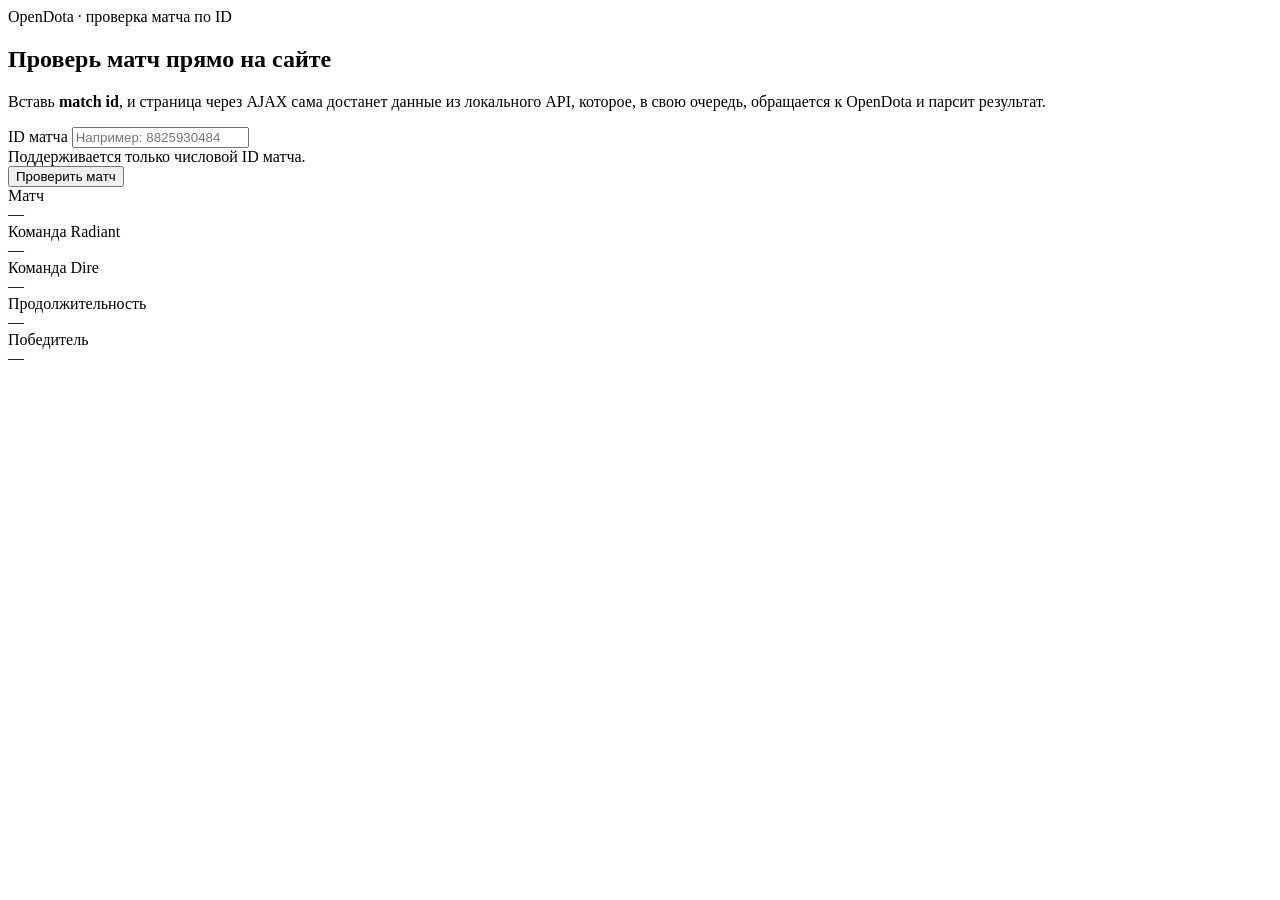
==== src/main/resources/templates/match-check.html @ 252ae54d "первая html страница с рабочей проверкой матча по его id" ====
<!DOCTYPE html>
<html lang="ru" xmlns:th="http://www.thymeleaf.org">
<head>
    <meta charset="UTF-8" />
    <meta name="viewport" content="width=device-width, initial-scale=1.0" />
    <title>Проверка матча OpenDota</title>
</head>
<body>
<main class="page">
    <section class="hero">
        <div class="eyebrow">OpenDota · проверка матча по ID</div>
        <h1>Проверь матч прямо на сайте</h1>
        <p class="lead">
            Вставь <strong>match id</strong>, и страница через AJAX сама достанет данные из локального API,
            которое, в свою очередь, обращается к OpenDota и парсит результат.
        </p>

        <div class="panel">
            <form id="matchForm" autocomplete="off">
                <div class="field">
                    <label for="matchId">ID матча</label>
                    <input
                            id="matchId"
                            name="matchId"
                            type="number"
                            inputmode="numeric"
                            min="1"
                            placeholder="Например: 8825930484"
                            required
                    />
                    <div class="meta">Поддерживается только числовой ID матча.</div>
                </div>
                <button class="button" id="submitButton" type="submit">Проверить матч</button>
            </form>

            <div id="statusBox" class="status" role="status" aria-live="polite"></div>

            <div id="resultBox" class="result" aria-live="polite">
                <div class="card full">
                    <div class="label">Матч</div>
                    <div class="value" id="resultMatchId">—</div>
                </div>
                <div class="card">
                    <div class="label">Команда Radiant</div>
                    <div class="value" id="resultRadiant">—</div>
                </div>
                <div class="card">
                    <div class="label">Команда Dire</div>
                    <div class="value" id="resultDire">—</div>
                </div>
                <div class="card">
                    <div class="label">Продолжительность</div>
                    <div class="value" id="resultDuration">—</div>
                </div>
                <div class="card">
                    <div class="label">Победитель</div>
                    <div class="value winner" id="resultWinner">—</div>
                </div>
            </div>
        </div>
    </section>
</main>

<script>
    const form = document.getElementById('matchForm');
    const input = document.getElementById('matchId');
    const submitButton = document.getElementById('submitButton');
    const statusBox = document.getElementById('statusBox');
    const resultBox = document.getElementById('resultBox');

    const resultMatchId = document.getElementById('resultMatchId');
    const resultRadiant = document.getElementById('resultRadiant');
    const resultDire = document.getElementById('resultDire');
    const resultDuration = document.getElementById('resultDuration');
    const resultWinner = document.getElementById('resultWinner');

    function formatDuration(totalSeconds) {
        const seconds = Number(totalSeconds || 0);
        const hours = Math.floor(seconds / 3600);
        const minutes = Math.floor((seconds % 3600) / 60);
        const secs = seconds % 60;

        const parts = [];
        if (hours > 0) {
            parts.push(`${hours} ч`);
        }
        parts.push(`${minutes.toString().padStart(2, '0')} мин`);
        parts.push(`${secs.toString().padStart(2, '0')} сек`);
        return parts.join(' ');
    }

    function showStatus(message, type) {
        statusBox.textContent = message;
        statusBox.className = `status ${type}`;
    }

    function clearStatus() {
        statusBox.textContent = '';
        statusBox.className = 'status';
    }

    function renderResult(match) {
        resultMatchId.textContent = `Match ID: ${match.matchId ?? '—'}`;
        resultRadiant.textContent = match.radiantTeamName ?? 'Неизвестно';
        resultDire.textContent = match.direTeamName ?? 'Неизвестно';
        resultDuration.textContent = formatDuration(match.durationSeconds);
        resultWinner.textContent = match.winnerTeamName ?? 'Победитель не определён';
        resultBox.classList.add('show');
    }

    function hideResult() {
        resultBox.classList.remove('show');
    }

    form.addEventListener('submit', async (event) => {
        event.preventDefault();
        clearStatus();
        hideResult();

        const matchId = input.value.trim();
        if (!matchId) {
            showStatus('Введите ID матча.', 'error');
            return;
        }

        if (!/^\d+$/.test(matchId)) {
            showStatus('ID матча должен содержать только цифры.', 'error');
            return;
        }

        submitButton.disabled = true;
        submitButton.textContent = 'Ищем...';

        try {
            const response = await fetch(`/api/integration/dota/match/${encodeURIComponent(matchId)}`, {
                headers: {
                    'Accept': 'application/json'
                }
            });

            const contentType = response.headers.get('content-type') || '';
            const payload = contentType.includes('application/json')
                ? await response.json()
                : { message: await response.text() };

            if (!response.ok) {
                showStatus(payload.message || 'Не удалось получить данные матча.', 'error');
                return;
            }

            if (payload.status && payload.status !== 'success') {
                showStatus(payload.message || 'Матч не найден.', 'error');
                return;
            }

            const match = payload.match ?? payload;
            renderResult(match);
            showStatus('Матч успешно найден и обработан.', 'success');
        } catch (error) {
            showStatus('Ошибка сети или сервера при запросе к локальному API.', 'error');
            console.error(error);
        } finally {
            submitButton.disabled = false;
            submitButton.textContent = 'Проверить матч';
        }
    });
</script>
</body>
</html>
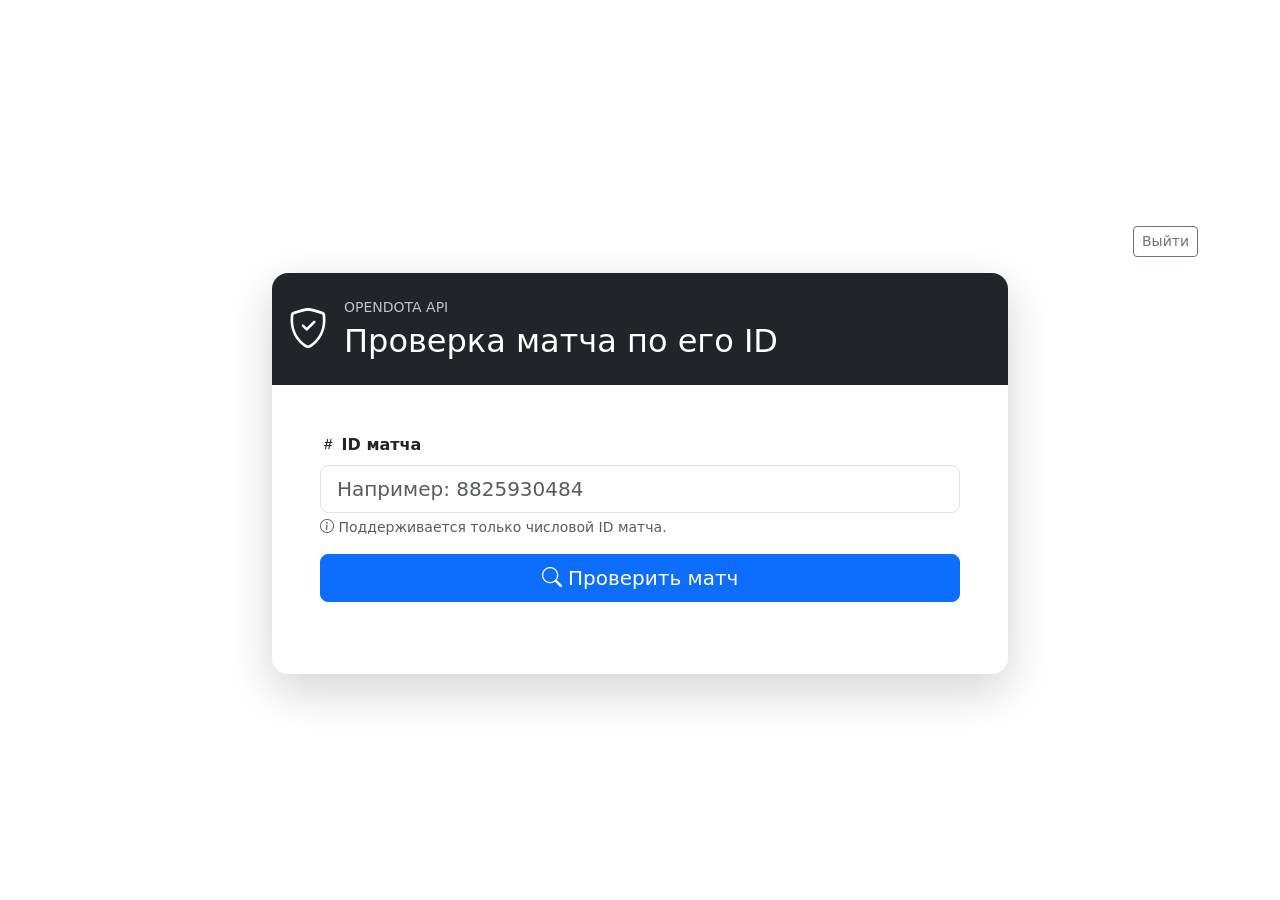
==== commit 4880d826: "базовая регистрация с возомжно дальнейшей интеграцией steam openid" ====
--- a/src/main/resources/templates/match-check.html
+++ b/src/main/resources/templates/match-check.html
@@ -4,63 +4,159 @@
     <meta charset="UTF-8" />
     <meta name="viewport" content="width=device-width, initial-scale=1.0" />
     <title>Проверка матча OpenDota</title>
+
+    <!-- Bootstrap 5 CSS -->
+    <link href="https://cdn.jsdelivr.net/npm/bootstrap@5.3.0/dist/css/bootstrap.min.css" rel="stylesheet">
+    <!-- Bootstrap Icons -->
+    <link href="https://cdn.jsdelivr.net/npm/bootstrap-icons@1.11.3/font/bootstrap-icons.min.css" rel="stylesheet">
+
+    <style>
+        body {
+            min-height: 100vh;
+        }
+
+        .result-card {
+            transition: all 0.3s ease;
+        }
+
+        .result-card:hover {
+            transform: translateY(-5px);
+        }
+
+        .winner-badge {
+            background: linear-gradient(135deg, #f093fb 0%, #f5576c 100%);
+        }
+    </style>
 </head>
-<body>
-<main class="page">
-    <section class="hero">
-        <div class="eyebrow">OpenDota · проверка матча по ID</div>
-        <h1>Проверь матч прямо на сайте</h1>
-        <p class="lead">
-            Вставь <strong>match id</strong>, и страница через AJAX сама достанет данные из локального API,
-            которое, в свою очередь, обращается к OpenDota и парсит результат.
-        </p>
-
-        <div class="panel">
-            <form id="matchForm" autocomplete="off">
-                <div class="field">
-                    <label for="matchId">ID матча</label>
-                    <input
-                            id="matchId"
-                            name="matchId"
-                            type="number"
-                            inputmode="numeric"
-                            min="1"
-                            placeholder="Например: 8825930484"
-                            required
-                    />
-                    <div class="meta">Поддерживается только числовой ID матча.</div>
+<body class="d-flex align-items-center py-5">
+<div class="container py-4">
+    <div class="d-flex justify-content-end mb-3">
+        <form th:action="@{/logout}" method="post" class="d-inline">
+            <input type="hidden" th:name="${_csrf.parameterName}" th:value="${_csrf.token}" />
+            <button type="submit" class="btn btn-outline-secondary btn-sm">Выйти</button>
+        </form>
+    </div>
+    <div class="row justify-content-center">
+        <div class="col-lg-8 col-md-10">
+            <!-- Главная карточка -->
+            <div class="card shadow-lg border-0 rounded-4 overflow-hidden">
+                <div class="card-header bg-dark text-white border-0 py-4">
+                    <div class="d-flex align-items-center gap-3">
+                        <i class="bi bi-shield-check fs-1"></i>
+                        <div>
+                            <div class="text-uppercase small text-light opacity-75 mb-1">
+                                OpenDota API
+                            </div>
+                            <h1 class="h2 mb-0">Проверка матча по его ID</h1>
+                        </div>
+                    </div>
                 </div>
-                <button class="button" id="submitButton" type="submit">Проверить матч</button>
-            </form>
-
-            <div id="statusBox" class="status" role="status" aria-live="polite"></div>
-
-            <div id="resultBox" class="result" aria-live="polite">
-                <div class="card full">
-                    <div class="label">Матч</div>
-                    <div class="value" id="resultMatchId">—</div>
-                </div>
-                <div class="card">
-                    <div class="label">Команда Radiant</div>
-                    <div class="value" id="resultRadiant">—</div>
-                </div>
-                <div class="card">
-                    <div class="label">Команда Dire</div>
-                    <div class="value" id="resultDire">—</div>
-                </div>
-                <div class="card">
-                    <div class="label">Продолжительность</div>
-                    <div class="value" id="resultDuration">—</div>
-                </div>
-                <div class="card">
-                    <div class="label">Победитель</div>
-                    <div class="value winner" id="resultWinner">—</div>
+
+                <div class="card-body p-4 p-lg-5">
+                    <!-- Форма -->
+                    <form id="matchForm" autocomplete="off" class="mb-4">
+                        <div class="mb-3">
+                            <label for="matchId" class="form-label fw-semibold">
+                                <i class="bi bi-hash"></i> ID матча
+                            </label>
+                            <input
+                                    id="matchId"
+                                    name="matchId"
+                                    type="number"
+                                    class="form-control form-control-lg"
+                                    inputmode="numeric"
+                                    min="1"
+                                    placeholder="Например: 8825930484"
+                                    required
+                            />
+                            <div class="form-text">
+                                <i class="bi bi-info-circle"></i> Поддерживается только числовой ID матча.
+                            </div>
+                        </div>
+
+                        <button class="btn btn-primary btn-lg w-100" id="submitButton" type="submit">
+                            <i class="bi bi-search"></i> Проверить матч
+                        </button>
+                    </form>
+
+                    <!-- Статус -->
+                    <div id="statusBox" class="alert" role="status" aria-live="polite" style="display: none;"></div>
+
+                    <!-- Результаты -->
+                    <div id="resultBox" style="display: none;">
+                        <hr class="my-4">
+                        <h4 class="mb-3">
+                            <i class="bi text-warning"></i>
+                            Результаты матча
+                        </h4>
+
+                        <div class="row g-3">
+                            <div class="col-12">
+                                <div class="card result-card border-primary bg-light">
+                                    <div class="card-body">
+                                        <div class="small text-muted text-uppercase fw-semibold mb-1">
+                                            <i class="bi bi-hash"></i> Матч
+                                        </div>
+                                        <div class="fs-5 fw-bold" id="resultMatchId">—</div>
+                                    </div>
+                                </div>
+                            </div>
+
+                            <div class="col-md-6">
+                                <div class="card result-card h-100 border-success">
+                                    <div class="card-body">
+                                        <div class="small text-success fw-semibold mb-1">
+                                            <i class="bi bi-brightness-alt-high"></i> Radiant
+                                        </div>
+                                        <div class="fs-4 fw-bold" id="resultRadiant">—</div>
+                                    </div>
+                                </div>
+                            </div>
+
+                            <div class="col-md-6">
+                                <div class="card result-card h-100 border-danger">
+                                    <div class="card-body">
+                                        <div class="small text-danger fw-semibold mb-1">
+                                            <i class="bi bi-moon-stars"></i> Dire
+                                        </div>
+                                        <div class="fs-4 fw-bold" id="resultDire">—</div>
+                                    </div>
+                                </div>
+                            </div>
+
+                            <div class="col-md-6">
+                                <div class="card result-card">
+                                    <div class="card-body">
+                                        <div class="small text-muted text-uppercase fw-semibold mb-1">
+                                            <i class="bi bi-clock"></i> Продолжительность
+                                        </div>
+                                        <div class="fs-3 fw-bold" id="resultDuration">—</div>
+                                    </div>
+                                </div>
+                            </div>
+
+                            <div class="col-md-6">
+                                <div class="card result-card winner-badge text-white">
+                                    <div class="card-body">
+                                        <div class="small text-white-50 text-uppercase fw-semibold mb-1">
+                                            <i class="bi bi-trophy"></i> Победитель
+                                        </div>
+                                        <div class="fs-3 fw-bold" id="resultWinner">—</div>
+                                    </div>
+                                </div>
+                            </div>
+                        </div>
+                    </div>
                 </div>
             </div>
         </div>
-    </section>
-</main>
-
+    </div>
+</div>
+
+<!-- Bootstrap 5 JS Bundle -->
+<script src="https://cdn.jsdelivr.net/npm/bootstrap@5.3.0/dist/js/bootstrap.bundle.min.js"></script>
+
+<!-- Минимальный собственный JS только для логики -->
 <script>
     const form = document.getElementById('matchForm');
     const input = document.getElementById('matchId');
@@ -74,44 +170,51 @@
     const resultDuration = document.getElementById('resultDuration');
     const resultWinner = document.getElementById('resultWinner');
 
+    // Форматирование длительности
     function formatDuration(totalSeconds) {
         const seconds = Number(totalSeconds || 0);
         const hours = Math.floor(seconds / 3600);
         const minutes = Math.floor((seconds % 3600) / 60);
         const secs = seconds % 60;
 
-        const parts = [];
         if (hours > 0) {
-            parts.push(`${hours} ч`);
-        }
-        parts.push(`${minutes.toString().padStart(2, '0')} мин`);
-        parts.push(`${secs.toString().padStart(2, '0')} сек`);
-        return parts.join(' ');
-    }
-
+            return `${hours}:${minutes.toString().padStart(2, '0')}:${secs.toString().padStart(2, '0')}`;
+        }
+        return `${minutes}:${secs.toString().padStart(2, '0')}`;
+    }
+
+    // Показ статуса
     function showStatus(message, type) {
         statusBox.textContent = message;
-        statusBox.className = `status ${type}`;
+        statusBox.className = `alert alert-${type === 'error' ? 'danger' : 'success'}`;
+        statusBox.style.display = 'block';
     }
 
     function clearStatus() {
-        statusBox.textContent = '';
-        statusBox.className = 'status';
-    }
-
+        statusBox.style.display = 'none';
+        statusBox.className = 'alert';
+    }
+
+    // Отображение результатов
     function renderResult(match) {
-        resultMatchId.textContent = `Match ID: ${match.matchId ?? '—'}`;
+        resultMatchId.textContent = `#${match.matchId ?? '—'}`;
         resultRadiant.textContent = match.radiantTeamName ?? 'Неизвестно';
         resultDire.textContent = match.direTeamName ?? 'Неизвестно';
         resultDuration.textContent = formatDuration(match.durationSeconds);
-        resultWinner.textContent = match.winnerTeamName ?? 'Победитель не определён';
-        resultBox.classList.add('show');
+        resultWinner.textContent = match.winnerTeamName ?? 'Не определен';
+        resultBox.style.display = 'block';
+
+        // Плавная прокрутка к результатам
+        setTimeout(() => {
+            resultBox.scrollIntoView({ behavior: 'smooth', block: 'nearest' });
+        }, 100);
     }
 
     function hideResult() {
-        resultBox.classList.remove('show');
-    }
-
+        resultBox.style.display = 'none';
+    }
+
+    // Обработка отправки формы
     form.addEventListener('submit', async (event) => {
         event.preventDefault();
         clearStatus();
@@ -119,23 +222,25 @@
 
         const matchId = input.value.trim();
         if (!matchId) {
-            showStatus('Введите ID матча.', 'error');
+            showStatus('⚠️ Введите ID матча.', 'error');
+            input.focus();
             return;
         }
 
         if (!/^\d+$/.test(matchId)) {
-            showStatus('ID матча должен содержать только цифры.', 'error');
+            showStatus('❌ ID матча должен содержать только цифры.', 'error');
+            input.focus();
             return;
         }
 
+        // Состояние загрузки
         submitButton.disabled = true;
-        submitButton.textContent = 'Ищем...';
+        const originalButtonHtml = submitButton.innerHTML;
+        submitButton.innerHTML = '<span class="spinner-border spinner-border-sm me-2" role="status" aria-hidden="true"></span>Ищем матч...';
 
         try {
             const response = await fetch(`/api/integration/dota/match/${encodeURIComponent(matchId)}`, {
-                headers: {
-                    'Accept': 'application/json'
-                }
+                headers: { 'Accept': 'application/json' }
             });
 
             const contentType = response.headers.get('content-type') || '';
@@ -144,27 +249,36 @@
                 : { message: await response.text() };
 
             if (!response.ok) {
-                showStatus(payload.message || 'Не удалось получить данные матча.', 'error');
+                showStatus(payload.message || ' Не удалось получить данные матча.', 'error');
                 return;
             }
 
             if (payload.status && payload.status !== 'success') {
-                showStatus(payload.message || 'Матч не найден.', 'error');
+                showStatus(payload.message || ' Матч не найден.', 'error');
                 return;
             }
 
             const match = payload.match ?? payload;
             renderResult(match);
-            showStatus('Матч успешно найден и обработан.', 'success');
+            showStatus('Матч найден', 'success');
+
         } catch (error) {
-            showStatus('Ошибка сети или сервера при запросе к локальному API.', 'error');
-            console.error(error);
+            showStatus('❌ Ошибка сети или сервера при запросе к локальному API.', 'error');
+            console.error('Error:', error);
         } finally {
             submitButton.disabled = false;
-            submitButton.textContent = 'Проверить матч';
+            submitButton.innerHTML = originalButtonHtml;
+        }
+    });
+
+    // Валидация на лету
+    input.addEventListener('input', () => {
+        if (input.value && !/^\d+$/.test(input.value)) {
+            input.classList.add('is-invalid');
+        } else {
+            input.classList.remove('is-invalid');
         }
     });
 </script>
 </body>
-</html>
-
+</html>
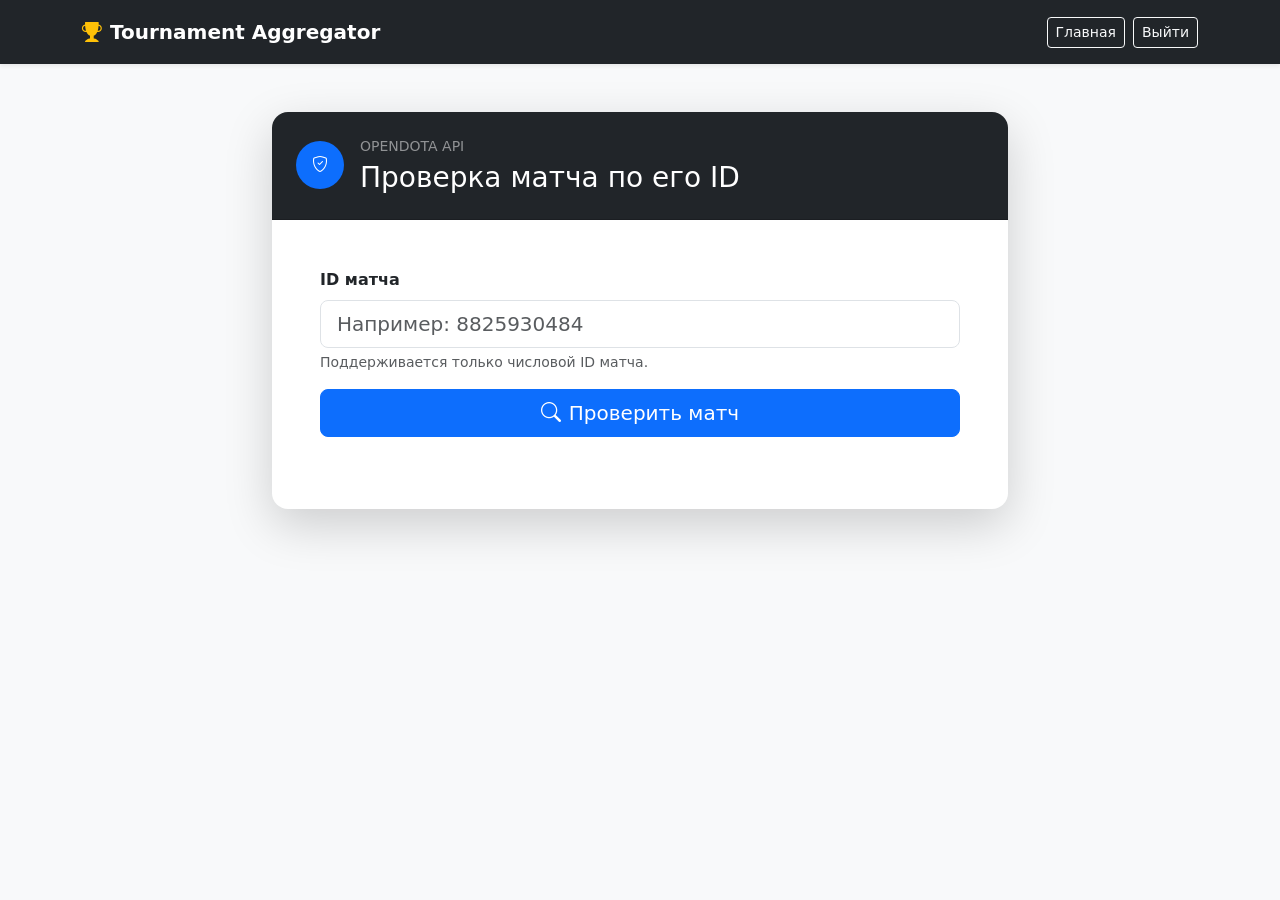
==== commit d98a365c: "базовая разметка bootstrap + регистрация по стиму" ====
--- a/src/main/resources/templates/match-check.html
+++ b/src/main/resources/templates/match-check.html
@@ -4,61 +4,45 @@
     <meta charset="UTF-8" />
     <meta name="viewport" content="width=device-width, initial-scale=1.0" />
     <title>Проверка матча OpenDota</title>
+    <link href="https://cdn.jsdelivr.net/npm/bootstrap@5.3.0/dist/css/bootstrap.min.css" rel="stylesheet">
+    <link href="https://cdn.jsdelivr.net/npm/bootstrap-icons@1.11.3/font/bootstrap-icons.min.css" rel="stylesheet">
+    <link rel="stylesheet" th:href="@{/css/main.css}" href="/css/main.css">
+    <link rel="stylesheet" th:href="@{/css/match-check.css}" href="/css/match-check.css">
+</head>
+<body class="app-bg bg-body-tertiary">
+<nav class="navbar navbar-expand-lg navbar-dark bg-dark shadow-sm">
+    <div class="container py-1">
+        <a class="navbar-brand fw-semibold" th:href="@{/}"><i class="bi bi-trophy-fill me-2 text-warning"></i>Tournament Aggregator</a>
+        <div class="ms-auto d-flex gap-2">
+            <a class="btn btn-outline-light btn-sm" th:href="@{/}">Главная</a>
+            <form th:action="@{/logout}" method="post" class="d-inline">
+                <input type="hidden" th:name="${_csrf.parameterName}" th:value="${_csrf.token}" />
+                <button type="submit" class="btn btn-outline-light btn-sm">Выйти</button>
+            </form>
+        </div>
+    </div>
+</nav>
 
-    <!-- Bootstrap 5 CSS -->
-    <link href="https://cdn.jsdelivr.net/npm/bootstrap@5.3.0/dist/css/bootstrap.min.css" rel="stylesheet">
-    <!-- Bootstrap Icons -->
-    <link href="https://cdn.jsdelivr.net/npm/bootstrap-icons@1.11.3/font/bootstrap-icons.min.css" rel="stylesheet">
-
-    <style>
-        body {
-            min-height: 100vh;
-        }
-
-        .result-card {
-            transition: all 0.3s ease;
-        }
-
-        .result-card:hover {
-            transform: translateY(-5px);
-        }
-
-        .winner-badge {
-            background: linear-gradient(135deg, #f093fb 0%, #f5576c 100%);
-        }
-    </style>
-</head>
-<body class="d-flex align-items-center py-5">
-<div class="container py-4">
-    <div class="d-flex justify-content-end mb-3">
-        <form th:action="@{/logout}" method="post" class="d-inline">
-            <input type="hidden" th:name="${_csrf.parameterName}" th:value="${_csrf.token}" />
-            <button type="submit" class="btn btn-outline-secondary btn-sm">Выйти</button>
-        </form>
-    </div>
+<main class="container py-5">
     <div class="row justify-content-center">
-        <div class="col-lg-8 col-md-10">
-            <!-- Главная карточка -->
-            <div class="card shadow-lg border-0 rounded-4 overflow-hidden">
-                <div class="card-header bg-dark text-white border-0 py-4">
+        <div class="col-lg-9 col-xl-8">
+            <div class="card border-0 shadow-lg rounded-4 overflow-hidden bg-white">
+                <div class="card-header bg-dark text-white p-4">
                     <div class="d-flex align-items-center gap-3">
-                        <i class="bi bi-shield-check fs-1"></i>
+                        <div class="rounded-circle bg-primary d-inline-flex align-items-center justify-content-center text-white" style="width: 3rem; height: 3rem;">
+                            <i class="bi bi-shield-check"></i>
+                        </div>
                         <div>
-                            <div class="text-uppercase small text-light opacity-75 mb-1">
-                                OpenDota API
-                            </div>
-                            <h1 class="h2 mb-0">Проверка матча по его ID</h1>
+                            <div class="text-uppercase small text-white-50 mb-1">OpenDota API</div>
+                            <h1 class="h3 mb-0">Проверка матча по его ID</h1>
                         </div>
                     </div>
                 </div>
 
                 <div class="card-body p-4 p-lg-5">
-                    <!-- Форма -->
-                    <form id="matchForm" autocomplete="off" class="mb-4">
-                        <div class="mb-3">
-                            <label for="matchId" class="form-label fw-semibold">
-                                <i class="bi bi-hash"></i> ID матча
-                            </label>
+                    <form id="matchForm" autocomplete="off" class="vstack gap-3 mb-4">
+                        <div>
+                            <label for="matchId" class="form-label fw-semibold">ID матча</label>
                             <input
                                     id="matchId"
                                     name="matchId"
@@ -69,79 +53,64 @@
                                     placeholder="Например: 8825930484"
                                     required
                             />
-                            <div class="form-text">
-                                <i class="bi bi-info-circle"></i> Поддерживается только числовой ID матча.
-                            </div>
+                            <div class="form-text">Поддерживается только числовой ID матча.</div>
                         </div>
 
                         <button class="btn btn-primary btn-lg w-100" id="submitButton" type="submit">
-                            <i class="bi bi-search"></i> Проверить матч
+                            <i class="bi bi-search me-2"></i>Проверить матч
                         </button>
                     </form>
 
-                    <!-- Статус -->
                     <div id="statusBox" class="alert" role="status" aria-live="polite" style="display: none;"></div>
 
-                    <!-- Результаты -->
                     <div id="resultBox" style="display: none;">
                         <hr class="my-4">
-                        <h4 class="mb-3">
-                            <i class="bi text-warning"></i>
-                            Результаты матча
-                        </h4>
+                        <div class="d-flex align-items-center justify-content-between mb-3">
+                            <h2 class="h4 mb-0"><i class="bi bi-stars text-warning me-2"></i>Результаты матча</h2>
+                        </div>
 
                         <div class="row g-3">
                             <div class="col-12">
-                                <div class="card result-card border-primary bg-light">
+                                <div class="card result-card border-0 shadow-sm bg-body-tertiary">
                                     <div class="card-body">
-                                        <div class="small text-muted text-uppercase fw-semibold mb-1">
-                                            <i class="bi bi-hash"></i> Матч
-                                        </div>
+                                        <div class="small text-secondary text-uppercase fw-semibold mb-1">Матч</div>
                                         <div class="fs-5 fw-bold" id="resultMatchId">—</div>
                                     </div>
                                 </div>
                             </div>
 
                             <div class="col-md-6">
-                                <div class="card result-card h-100 border-success">
+                                <div class="card result-card border-0 shadow-sm h-100 border-start border-success border-4">
                                     <div class="card-body">
-                                        <div class="small text-success fw-semibold mb-1">
-                                            <i class="bi bi-brightness-alt-high"></i> Radiant
-                                        </div>
+                                        <div class="small text-success fw-semibold mb-1"><i class="bi bi-brightness-alt-high me-1"></i>Radiant</div>
                                         <div class="fs-4 fw-bold" id="resultRadiant">—</div>
                                     </div>
                                 </div>
                             </div>
 
                             <div class="col-md-6">
-                                <div class="card result-card h-100 border-danger">
+                                <div class="card result-card border-0 shadow-sm h-100 border-start border-danger border-4">
                                     <div class="card-body">
-                                        <div class="small text-danger fw-semibold mb-1">
-                                            <i class="bi bi-moon-stars"></i> Dire
-                                        </div>
+                                        <div class="small text-danger fw-semibold mb-1"><i class="bi bi-moon-stars me-1"></i>Dire</div>
                                         <div class="fs-4 fw-bold" id="resultDire">—</div>
                                     </div>
                                 </div>
                             </div>
 
                             <div class="col-md-6">
-                                <div class="card result-card">
+                                <div class="card result-card border-0 shadow-sm h-100">
                                     <div class="card-body">
-                                        <div class="small text-muted text-uppercase fw-semibold mb-1">
-                                            <i class="bi bi-clock"></i> Продолжительность
-                                        </div>
-                                        <div class="fs-3 fw-bold" id="resultDuration">—</div>
+                                        <div class="small text-secondary text-uppercase fw-semibold mb-1"><i class="bi bi-clock me-1"></i>Продолжительность</div>
+                                        <div class="fs-4 fw-bold" id="resultDuration">—</div>
                                     </div>
                                 </div>
                             </div>
 
                             <div class="col-md-6">
-                                <div class="card result-card winner-badge text-white">
+                                <div class="card result-card border-0 shadow-sm h-100 text-bg-danger">
                                     <div class="card-body">
-                                        <div class="small text-white-50 text-uppercase fw-semibold mb-1">
-                                            <i class="bi bi-trophy"></i> Победитель
-                                        </div>
-                                        <div class="fs-3 fw-bold" id="resultWinner">—</div>
+                                        <div class="small text-white-50 text-uppercase fw-semibold mb-1"><i class="bi bi-trophy me-1"></i>Победитель</div>
+                                        <div class="fs-4 fw-bold" id="resultWinner">—</div>
                                     </div>
                                 </div>
                             </div>
@@ -151,134 +120,9 @@
             </div>
         </div>
     </div>
-</div>
+</main>
 
-<!-- Bootstrap 5 JS Bundle -->
 <script src="https://cdn.jsdelivr.net/npm/bootstrap@5.3.0/dist/js/bootstrap.bundle.min.js"></script>
-
-<!-- Минимальный собственный JS только для логики -->
-<script>
-    const form = document.getElementById('matchForm');
-    const input = document.getElementById('matchId');
-    const submitButton = document.getElementById('submitButton');
-    const statusBox = document.getElementById('statusBox');
-    const resultBox = document.getElementById('resultBox');
-
-    const resultMatchId = document.getElementById('resultMatchId');
-    const resultRadiant = document.getElementById('resultRadiant');
-    const resultDire = document.getElementById('resultDire');
-    const resultDuration = document.getElementById('resultDuration');
-    const resultWinner = document.getElementById('resultWinner');
-
-    // Форматирование длительности
-    function formatDuration(totalSeconds) {
-        const seconds = Number(totalSeconds || 0);
-        const hours = Math.floor(seconds / 3600);
-        const minutes = Math.floor((seconds % 3600) / 60);
-        const secs = seconds % 60;
-
-        if (hours > 0) {
-            return `${hours}:${minutes.toString().padStart(2, '0')}:${secs.toString().padStart(2, '0')}`;
-        }
-        return `${minutes}:${secs.toString().padStart(2, '0')}`;
-    }
-
-    // Показ статуса
-    function showStatus(message, type) {
-        statusBox.textContent = message;
-        statusBox.className = `alert alert-${type === 'error' ? 'danger' : 'success'}`;
-        statusBox.style.display = 'block';
-    }
-
-    function clearStatus() {
-        statusBox.style.display = 'none';
-        statusBox.className = 'alert';
-    }
-
-    // Отображение результатов
-    function renderResult(match) {
-        resultMatchId.textContent = `#${match.matchId ?? '—'}`;
-        resultRadiant.textContent = match.radiantTeamName ?? 'Неизвестно';
-        resultDire.textContent = match.direTeamName ?? 'Неизвестно';
-        resultDuration.textContent = formatDuration(match.durationSeconds);
-        resultWinner.textContent = match.winnerTeamName ?? 'Не определен';
-        resultBox.style.display = 'block';
-
-        // Плавная прокрутка к результатам
-        setTimeout(() => {
-            resultBox.scrollIntoView({ behavior: 'smooth', block: 'nearest' });
-        }, 100);
-    }
-
-    function hideResult() {
-        resultBox.style.display = 'none';
-    }
-
-    // Обработка отправки формы
-    form.addEventListener('submit', async (event) => {
-        event.preventDefault();
-        clearStatus();
-        hideResult();
-
-        const matchId = input.value.trim();
-        if (!matchId) {
-            showStatus('⚠️ Введите ID матча.', 'error');
-            input.focus();
-            return;
-        }
-
-        if (!/^\d+$/.test(matchId)) {
-            showStatus('❌ ID матча должен содержать только цифры.', 'error');
-            input.focus();
-            return;
-        }
-
-        // Состояние загрузки
-        submitButton.disabled = true;
-        const originalButtonHtml = submitButton.innerHTML;
-        submitButton.innerHTML = '<span class="spinner-border spinner-border-sm me-2" role="status" aria-hidden="true"></span>Ищем матч...';
-
-        try {
-            const response = await fetch(`/api/integration/dota/match/${encodeURIComponent(matchId)}`, {
-                headers: { 'Accept': 'application/json' }
-            });
-
-            const contentType = response.headers.get('content-type') || '';
-            const payload = contentType.includes('application/json')
-                ? await response.json()
-                : { message: await response.text() };
-
-            if (!response.ok) {
-                showStatus(payload.message || ' Не удалось получить данные матча.', 'error');
-                return;
-            }
-
-            if (payload.status && payload.status !== 'success') {
-                showStatus(payload.message || ' Матч не найден.', 'error');
-                return;
-            }
-
-            const match = payload.match ?? payload;
-            renderResult(match);
-            showStatus('Матч найден', 'success');
-
-        } catch (error) {
-            showStatus('❌ Ошибка сети или сервера при запросе к локальному API.', 'error');
-            console.error('Error:', error);
-        } finally {
-            submitButton.disabled = false;
-            submitButton.innerHTML = originalButtonHtml;
-        }
-    });
-
-    // Валидация на лету
-    input.addEventListener('input', () => {
-        if (input.value && !/^\d+$/.test(input.value)) {
-            input.classList.add('is-invalid');
-        } else {
-            input.classList.remove('is-invalid');
-        }
-    });
-</script>
+<script th:src="@{/js/match-check.js}" src="/js/match-check.js"></script>
 </body>
 </html>
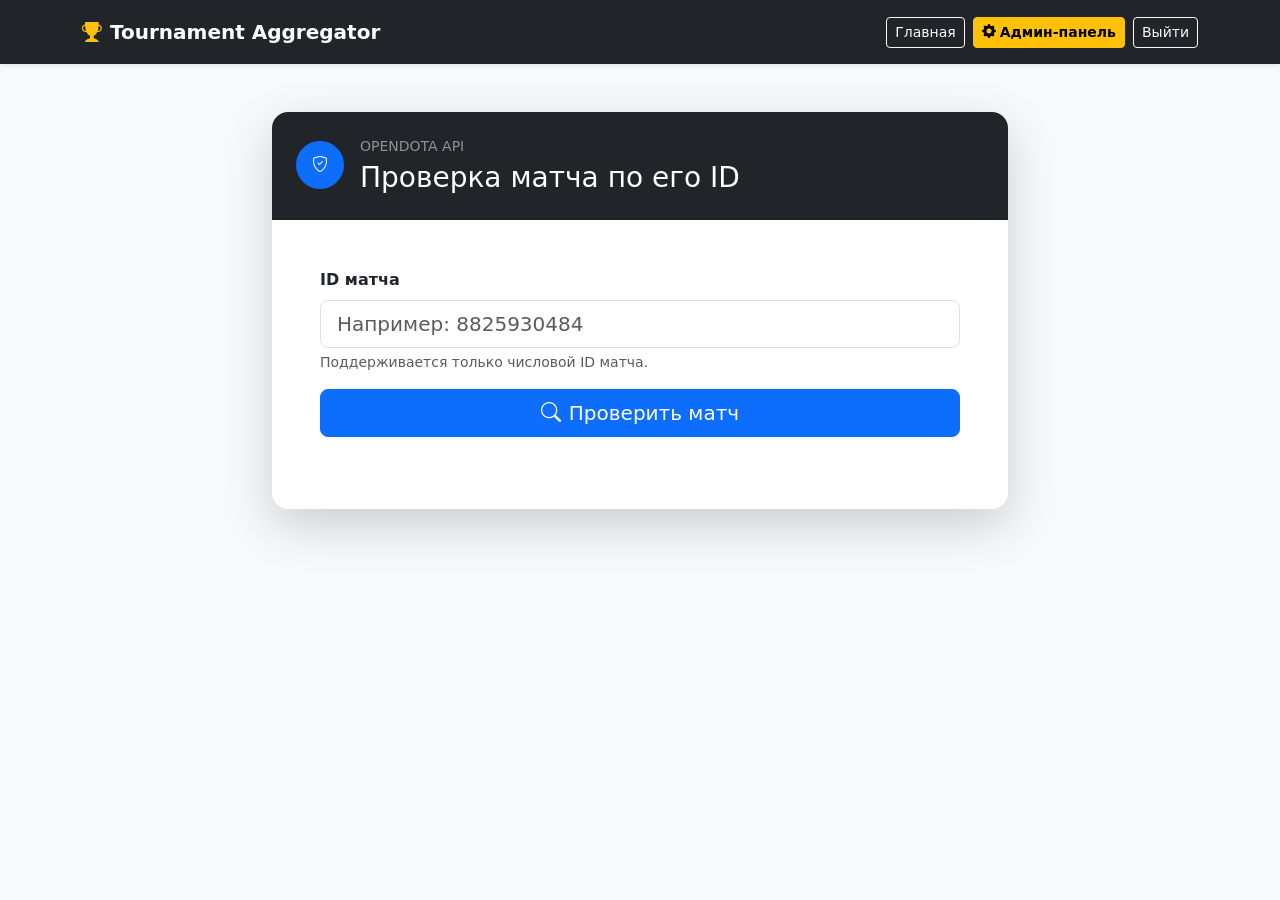
==== commit 2b527aaf: "commit" ====
--- a/src/main/resources/templates/match-check.html
+++ b/src/main/resources/templates/match-check.html
@@ -1,5 +1,5 @@
 <!DOCTYPE html>
-<html lang="ru" xmlns:th="http://www.thymeleaf.org">
+<html lang="ru" xmlns:th="http://www.thymeleaf.org" xmlns:sec="http://www.thymeleaf.org/extras/spring-security">
 <head>
     <meta charset="UTF-8" />
     <meta name="viewport" content="width=device-width, initial-scale=1.0" />
@@ -13,8 +13,11 @@
 <nav class="navbar navbar-expand-lg navbar-dark bg-dark shadow-sm">
     <div class="container py-1">
         <a class="navbar-brand fw-semibold" th:href="@{/}"><i class="bi bi-trophy-fill me-2 text-warning"></i>Tournament Aggregator</a>
-        <div class="ms-auto d-flex gap-2">
+        <div class="ms-auto d-flex flex-wrap gap-2 align-items-center">
             <a class="btn btn-outline-light btn-sm" th:href="@{/}">Главная</a>
+            <a sec:authorize="hasRole('ADMIN')" th:if="${isAdmin}" class="btn btn-warning btn-sm fw-semibold" th:href="@{/admin/dashboard}">
+                <i class="bi bi-gear-fill me-1"></i>Админ-панель
+            </a>
             <form th:action="@{/logout}" method="post" class="d-inline">
                 <input type="hidden" th:name="${_csrf.parameterName}" th:value="${_csrf.token}" />
                 <button type="submit" class="btn btn-outline-light btn-sm">Выйти</button>
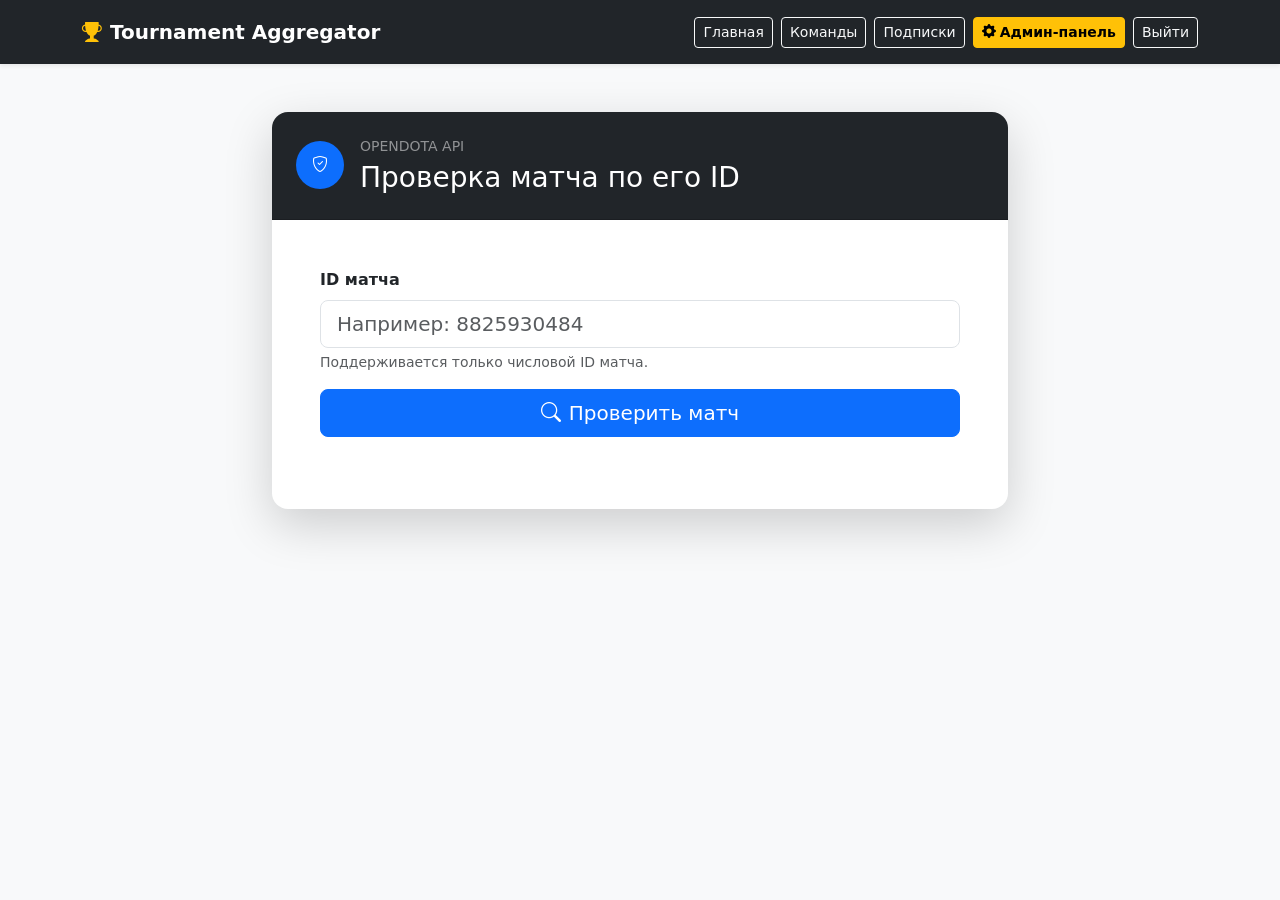
==== commit 72b2a1d9: "подписки юзера на команду а также предикты на победу казино кароче" ====
--- a/src/main/resources/templates/match-check.html
+++ b/src/main/resources/templates/match-check.html
@@ -15,6 +15,8 @@
         <a class="navbar-brand fw-semibold" th:href="@{/}"><i class="bi bi-trophy-fill me-2 text-warning"></i>Tournament Aggregator</a>
         <div class="ms-auto d-flex flex-wrap gap-2 align-items-center">
             <a class="btn btn-outline-light btn-sm" th:href="@{/}">Главная</a>
+            <a class="btn btn-outline-light btn-sm" th:href="@{/teams}">Команды</a>
+            <a class="btn btn-outline-light btn-sm" th:if="${isAuthenticated}" th:href="@{/subscriptions}">Подписки</a>
             <a sec:authorize="hasRole('ADMIN')" th:if="${isAdmin}" class="btn btn-warning btn-sm fw-semibold" th:href="@{/admin/dashboard}">
                 <i class="bi bi-gear-fill me-1"></i>Админ-панель
             </a>
